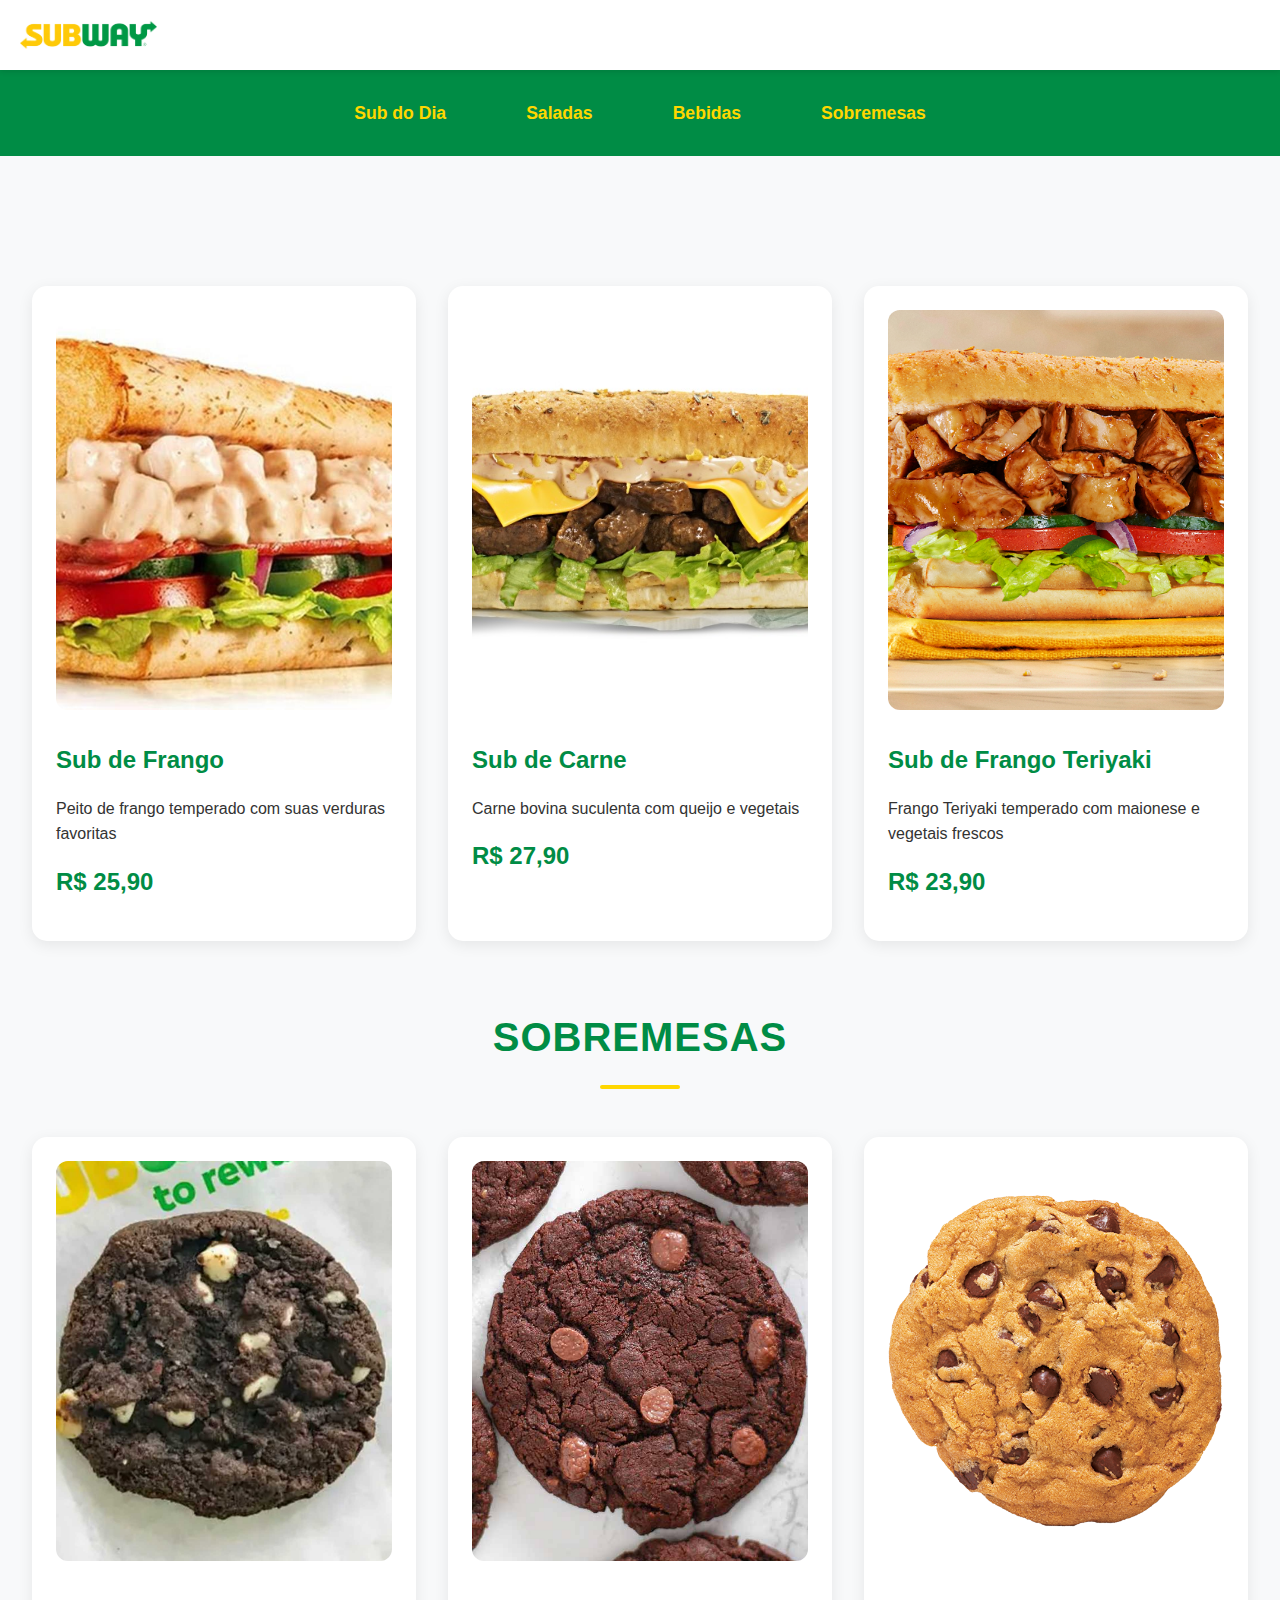
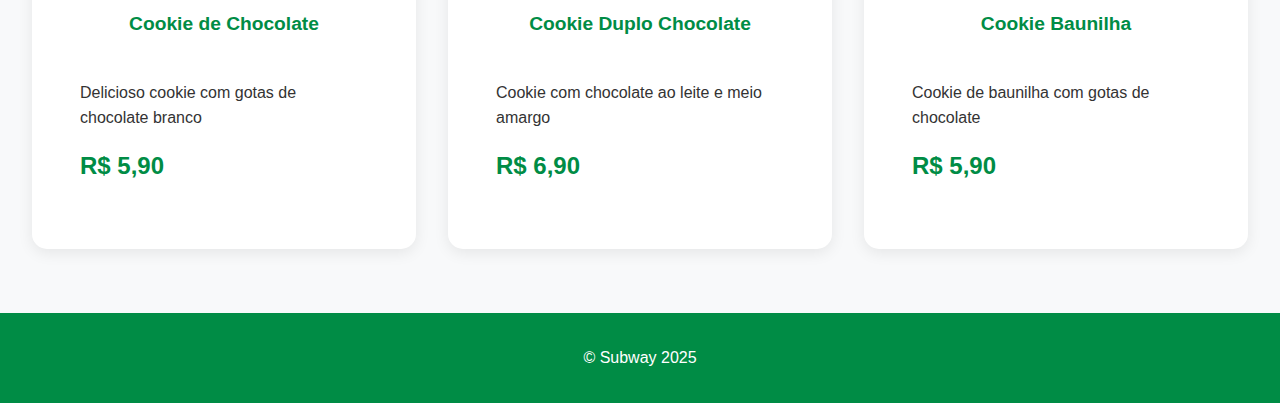
==== index.html @ 0804b8b7 "documentação do código" ====
<!DOCTYPE html>
<html lang="pt-br">
<head>
    <meta charset="UTF-8"> <!-- Define a codificação de caracteres para suportar caracteres especiais -->
    <meta name="viewport" content="width=device-width, initial-scale=1.0"> <!-- Torna a página responsiva em dispositivos móveis -->
    <title>Subway - Cardápio Digital</title> <!-- Define o título da página -->
    <link rel="stylesheet" href="style.css"> <!-- Importa a folha de estilos externa -->
</head>
<body>
    <header role="banner"> <!-- Cabeçalho da página, contém o logo e o botão de menu -->
        <img src="logo subway.png" alt="Logo do Subway - Fresh Food" class="logo"> <!-- Logo da empresa -->
        <button class="menu-toggle" aria-label="Abrir menu"> <!-- Botão para abrir o menu em telas menores -->
            <span class="hamburger"></span>
        </button>
    </header>

    <nav role="navigation" aria-label="Menu principal"> <!-- Barra de navegação principal -->
        <ul>
            <li><a href="#subs" aria-label="Ir para seção Sub do Dia">Sub do Dia</a></li>
            <li><a href="#saladas" aria-label="Ir para seção Saladas">Saladas</a></li>
            <li><a href="#bebidas" aria-label="Ir para seção Bebidas">Bebidas</a></li>
            <li><a href="#sobremesas" aria-label="Ir para seção Sobremesas">Sobremesas</a></li>
        </ul>
    </nav>

    <main role="main"> <!-- Conteúdo principal da página -->
        <section id="subs" aria-labelledby="subs-title"> <!-- Seção dos sanduíches -->
            <section class="menu-grid"> <!-- Grade para organizar os itens do menu -->
                <article class="menu-item"> <!-- Item individual do menu -->
                    <img src="sub frango.jpeg" alt="Sanduíche Sub de Frango com vegetais frescos em pão artesanal"> <!-- Imagem do produto -->
                    <h2>Sub de Frango</h2> <!-- Nome do produto -->
                    <p>Peito de frango temperado com suas verduras favoritas</p> <!-- Descrição do produto -->
                    <p class="preco" aria-label="Preço: 25 reais e 90 centavos">R$ 25,90</p> <!-- Preço do produto -->
                </article>

                <article class="menu-item">
                    <img src="sub carne.jpg" alt="Sanduíche Sub de Carne com queijo derretido e vegetais">
                    <h2>Sub de Carne</h2>
                    <p>Carne bovina suculenta com queijo e vegetais</p>
                    <p class="preco" aria-label="Preço: 27 reais e 90 centavos">R$ 27,90</p>
                </article>

                <article class="menu-item">
                    <img src="frango teriyaki.png" alt="Sanduíche Sub de Frango Teriyaki com molho especial e vegetais">
                    <h2>Sub de Frango Teriyaki</h2>
                    <p>Frango Teriyaki temperado com maionese e vegetais frescos</p>
                    <p class="preco" aria-label="Preço: 23 reais e 90 centavos">R$ 23,90</p>
                </article>
            </section>
        </section>

        <section id="sobremesas" aria-labelledby="sobremesas-title"> <!-- Seção das sobremesas -->
            <h2 id="sobremesas-title" class="section-title">Sobremesas</h2>
            <section class="sobremesas-container"> <!-- Container para os itens de sobremesa -->
                <article class="sobremesa-item"> <!-- Item de sobremesa -->
                    <figure>
                        <img src="cookie.jpg" alt="Cookie com gotas de chocolate branco espalhadas uniformemente"> <!-- Imagem do produto -->
                        <figcaption>Cookie de Chocolate</figcaption> <!-- Legenda da imagem -->
                    </figure>
                    <section class="sobremesa-info"> <!-- Informações da sobremesa -->
                        <p>Delicioso cookie com gotas de chocolate branco</p>
                        <p class="preco" aria-label="Preço: 5 reais e 90 centavos">R$ 5,90</p>
                    </section>
                </article>

                <article class="sobremesa-item">
                    <figure>
                        <img src="cookie chocolate.jpg" alt="Cookie duplo chocolate com textura rica e aparência irresistível">
                        <figcaption>Cookie Duplo Chocolate</figcaption>
                    </figure>
                    <section class="sobremesa-info">
                        <p>Cookie com chocolate ao leite e meio amargo</p>
                        <p class="preco" aria-label="Preço: 6 reais e 90 centavos">R$ 6,90</p>
                    </section>
                </article>

                <article class="sobremesa-item">
                    <figure>
                        <img src="cookie baunilha.png" alt="Cookie de baunilha com gotas de chocolate espalhadas por toda superfície">
                        <figcaption>Cookie Baunilha</figcaption>
                    </figure>
                    <section class="sobremesa-info">
                        <p>Cookie de baunilha com gotas de chocolate</p>
                        <p class="preco" aria-label="Preço: 5 reais e 90 centavos">R$ 5,90</p>
                    </section>
                </article>
            </section>
        </section>
    </main>

    <footer role="contentinfo"> <!-- Rodapé da página -->
        <p>&copy; Subway 2025</p>
    </footer>
    <script src="script.js"></script> <!-- Importa o arquivo de script JavaScript -->
</body>
</html>
---- style.css ----
/* Reset de estilos para garantir consistência entre navegadores */
* {
    margin: 0;
    padding: 0;
    box-sizing: border-box;
}

/* Definições gerais do corpo da página */
body {
    font-family: 'Segoe UI', Tahoma, Geneva, Verdana, sans-serif;
    background-color: #f8f9fa;
    color: #333333;
    line-height: 1.6;
}

/* Estilização do cabeçalho */
header {
    display: flex;
    justify-content: space-between;
    align-items: center;
    padding: 15px 20px;
    background-color: #fff;
    box-shadow: 0 2px 5px rgba(0,0,0,0.1);
    position: relative;
    top: 0;
    left: 0;
    right: 0;
    z-index: 1000;
    height: 70px;
}

/* Tamanho da logo */
.logo {
    height: 40px;
    width: auto;
}

/* Navegação principal */
nav {
    position: relative;
    top: 0px;
    left: 0;
    width: 100%;
    background-color: #008C45;
    z-index: 999;
    transition: all 0.3s ease;
}

/* Estilização da lista de navegação */
nav ul {
    list-style: none;
    display: flex;
    justify-content: center;
    align-items: center;
    padding: 1rem 0;
    margin: 0;
    gap: 2rem;
    max-width: 1200px;
    margin: 0 auto;
}

/* Estilização dos links do menu */
nav a {
    color: #FFD700;
    text-decoration: none;
    font-weight: 600;
    font-size: 1.1rem;
    padding: 0.8rem 1.5rem;
    border-radius: 25px;
    transition: all 0.3s ease;
    display: block;
    position: relative;
}

/* Animação no hover do menu */
nav a::after {
    content: '';
    position: absolute;
    bottom: 0;
    left: 50%;
    transform: translateX(-50%);
    width: 0;
    height: 2px;
    background-color: #FFD700;
    transition: width 0.3s ease;
}

nav a:hover::after {
    width: 70%;
}

nav a:hover {
    background-color: rgba(255, 215, 0, 0.1);
    color: #FFD700;
    transform: translateY(-2px);
}

/* Espaçamento principal */
main {
    margin-top: 130px;
    padding: 20px;
}

/* Título das seções */
.section-title {
    text-align: center;
    margin: 3rem 0;
    color: #008C45;
    font-size: 2.5rem;
    position: relative;
    text-transform: uppercase;
    letter-spacing: 1px;
}

.section-title::after {
    content: '';
    display: block;
    width: 80px;
    height: 4px;
    background-color: #FFD700;
    margin: 1rem auto;
    border-radius: 2px;
}

/* Grid de layout para os itens do menu */
.menu-grid {
    display: grid;
    gap: 2rem;
    margin-bottom: 4rem;
}

/* Estilização dos cards de menu */
article {
    background-color: #ffffff;
    border-radius: 15px;
    padding: 1.5rem;
    box-shadow: 0 4px 15px rgba(0,0,0,0.08);
    transition: all 0.3s ease;
}

article:hover {
    transform: translateY(-8px);
    box-shadow: 0 8px 25px rgba(0,0,0,0.15);
}

/* Imagens dos produtos */
article img {
    width: 100%;
    height: 300px;
    object-fit: cover;
    border-radius: 12px;
    margin-bottom: 1.5rem;
}

article h2 {
    color: #008C45;
    font-size: 1.5rem;
    margin-bottom: 1rem;
}

article p {
    margin-bottom: 1rem;
}

/* Estilização do preço */
.preco {
    color: #008C45;
    font-weight: bold;
    font-size: 1.5rem;
    margin-top: 1rem;
}

.sobremesas-container {
    display: grid;
    gap: 2rem;
}

.sobremesa-item {
    background-color: #ffffff;
    border-radius: 15px;
    overflow: hidden;
    box-shadow: 0 4px 15px rgba(0,0,0,0.08);
    transition: all 0.3s ease;
}

.sobremesa-item:hover {
    transform: translateY(-8px);
    box-shadow: 0 8px 25px rgba(0,0,0,0.15);
}

figure {
    width: 100%;
    margin: 0;
}

figure img {
    width: 100%;
    height: 300px;
    object-fit: cover;
}

figcaption {
    text-align: center;
    padding: 1rem;
    font-weight: 600;
    color: #008C45;
    font-size: 1.2rem;
}

.sobremesa-info {
    padding: 1.5rem;
}

/* Estilos para o rodapé */
footer {
    background-color: #008C45;
    color: #ffffff;
    text-align: center;
    padding: 2rem;
    margin-top: 4rem;
}

/* Responsividade para telas médias */
@media (min-width: 768px) {
    nav ul {
        flex-direction: row;
        justify-content: center;
        gap: 2rem;
    }

    .menu-grid {
        grid-template-columns: repeat(2, 1fr);
    }

    .sobremesas-container {
        grid-template-columns: repeat(2, 1fr);
    }

    article img, figure img {
        height: 350px;
    }
}

/* Responsividade para telas grandes */
@media (min-width: 1024px) {
    .menu-grid {
        grid-template-columns: repeat(3, 1fr);
    }

    .sobremesas-container {
        grid-template-columns: repeat(3, 1fr);
    }

    article img, figure img {
        height: 400px;
    }

    main {
        padding: 0 2rem;
    }
}

@media (min-width: 1440px) {
    main {
        padding: 0 3rem;
    }

    article img, figure img {
        height: 450px;
    }

    .section-title {
        font-size: 3rem;
    }

    article h2 {
        font-size: 1.8rem;
    }

    article p {
        font-size: 1.2rem;
    }
}

/* Estilização do botão de menu mobile */
.menu-toggle {
    display: none;
    background: none;
    border: none;
    cursor: pointer;
    padding: 15px;
    z-index: 1001;
}

/* Estilização do ícone de hambúrguer */
.hamburger {
    display: block;
    width: 24px;
    height: 2px;
    background-color: #008c45;
    position: relative;
    transition: all 0.3s;
}

.hamburger::before,
.hamburger::after {
    content: '';
    position: absolute;
    width: 24px;
    height: 2px;
    background-color: #008c45;
    transition: all 0.3s;
    left: 0;
}

.hamburger::before {
    top: -8px;
}

.hamburger::after {
    bottom: -8px;
}

/* Efeito ao ativar o menu hambúrguer */
.menu-toggle.active .hamburger {
    background-color: transparent;
}

.menu-toggle.active .hamburger::before {
    transform: rotate(45deg);
    top: 0;
}

.menu-toggle.active .hamburger::after {
    transform: rotate(-45deg);
    bottom: 0;
}

.nav-menu {
    display: none;
}

/* Ajustes para navegação mobile */
@media (max-width: 768px) {
    .menu-toggle {
        display: block;
    }

    nav {
        position: fixed;
        top: 70px;
        left: -100%;
        width: 80%;
        height: calc(100vh - 70px);
        background-color: #008C45;
        transition: left 0.3s ease;
        box-shadow: 4px 0 10px rgba(0, 0, 0, 0.1);
    }

    nav.active {
        left: 0;
        display: block;
    }

    nav ul {
        flex-direction: column;
        padding: 2rem 0;
        gap: 1rem;
    }

    nav li {
        width: 90%;
        margin: 0 auto;
    }

    nav a {
        padding: 1rem 2rem;
        border-radius: 8px;
        text-align: center;
        background-color: rgba(255, 215, 0, 0.1);
    }

    nav a:hover {
        background-color: rgba(255, 215, 0, 0.2);
        transform: translateY(0);
    }

    body.menu-open::after {
        content: '';
        position: fixed;
        top: 0;
        left: 0;
        width: 100%;
        height: 100%;
        background-color: rgba(0, 0, 0, 0.5);
        z-index: 998;
    }

    main {
        margin-top: 70px;
    }
}

@media (min-width: 769px) {
    .menu-toggle {
        display: none;
    }

    nav {
        display: block !important;
    }

    nav ul {
        flex-direction: row;
    }

    nav li {
        border: none;
    }
}
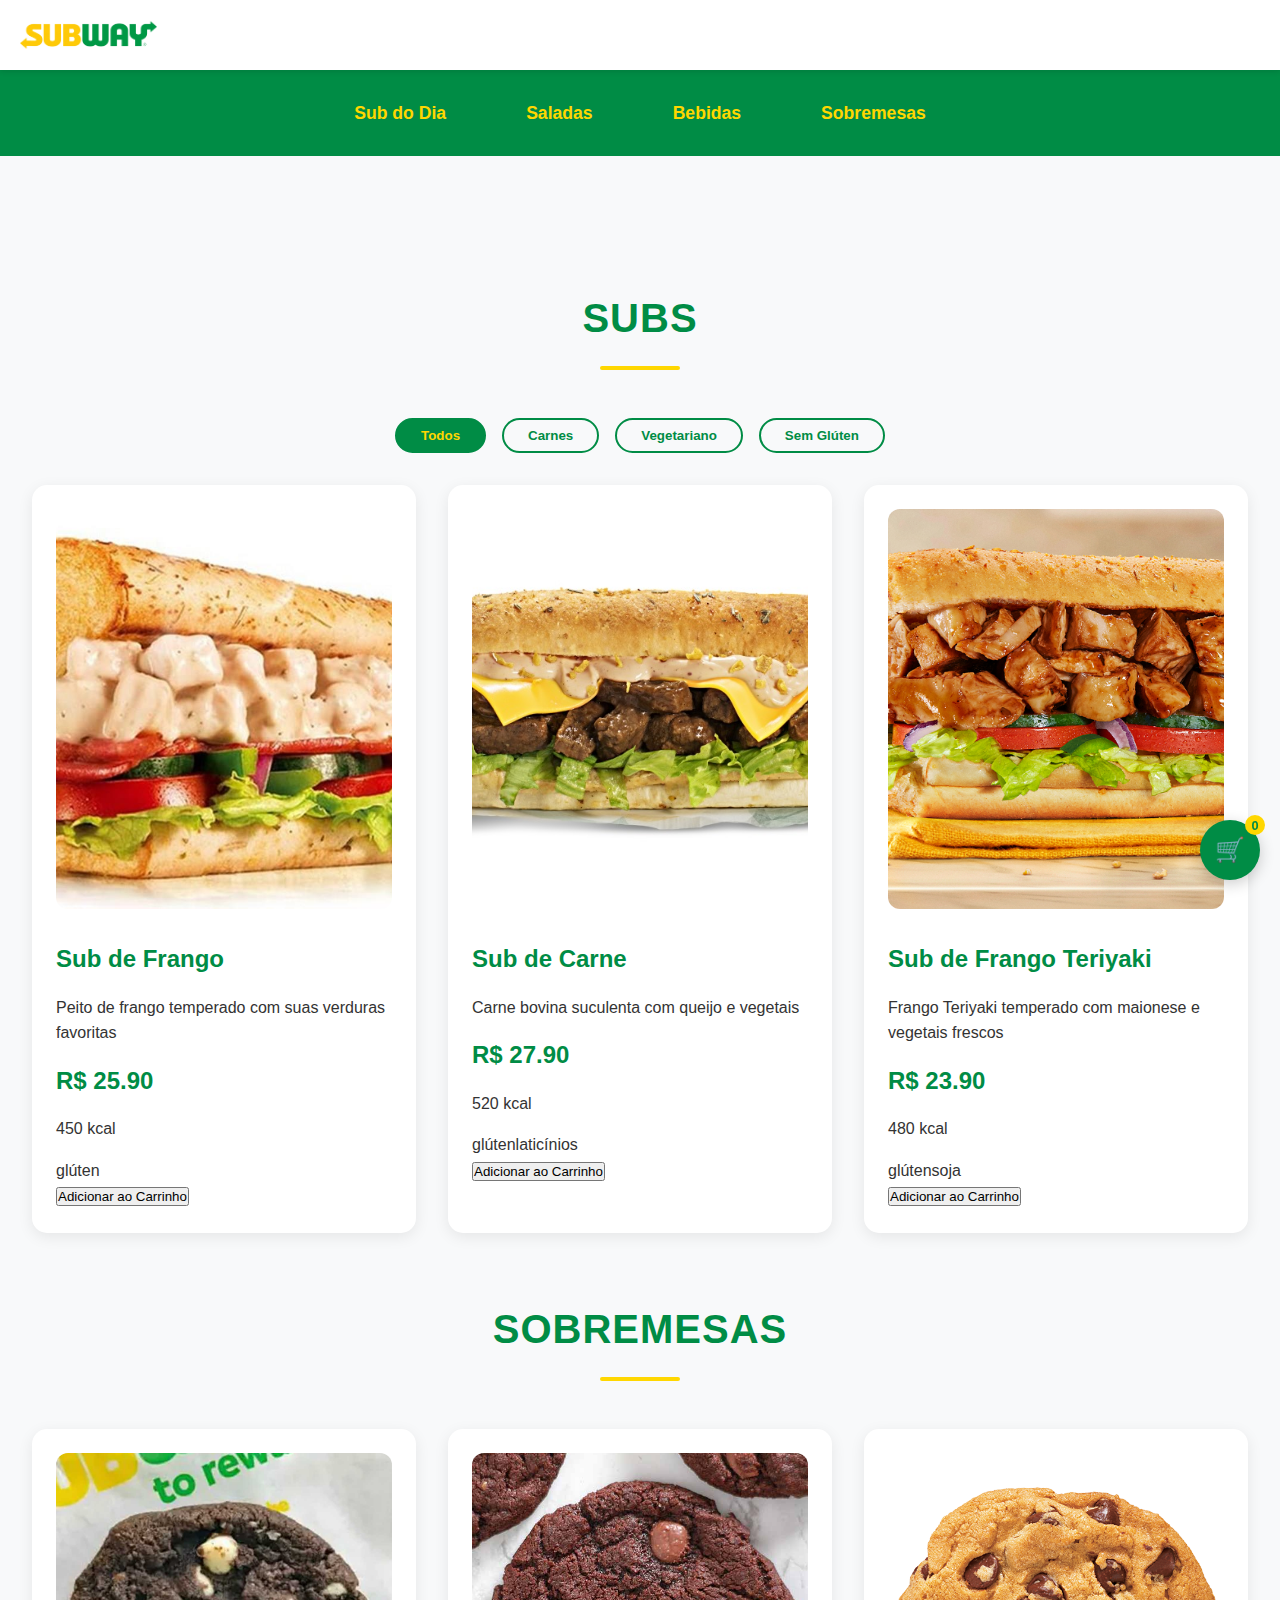
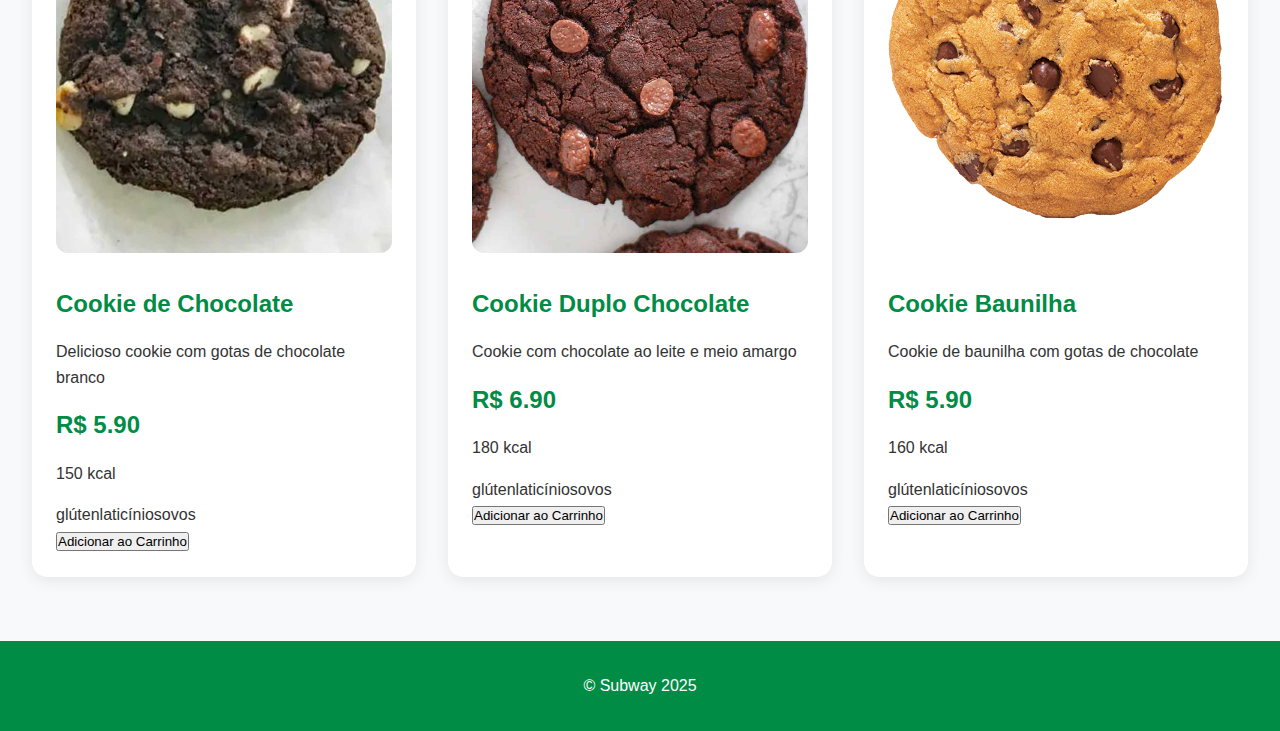
==== commit 9cd9ca28: "deixando o código mais acessível" ====
--- a/index.html
+++ b/index.html
@@ -9,88 +9,59 @@
 <body>
     <header role="banner"> <!-- Cabeçalho da página, contém o logo e o botão de menu -->
         <img src="logo subway.png" alt="Logo do Subway - Fresh Food" class="logo"> <!-- Logo da empresa -->
-        <button class="menu-toggle" aria-label="Abrir menu"> <!-- Botão para abrir o menu em telas menores -->
-            <span class="hamburger"></span>
+        <button class="menu-toggle" aria-label="Abrir menu" aria-expanded="false" aria-controls="menu-principal">
+            <span class="hamburger" aria-hidden="true"></span>
         </button>
     </header>
 
-    <nav role="navigation" aria-label="Menu principal"> <!-- Barra de navegação principal -->
-        <ul>
-            <li><a href="#subs" aria-label="Ir para seção Sub do Dia">Sub do Dia</a></li>
-            <li><a href="#saladas" aria-label="Ir para seção Saladas">Saladas</a></li>
-            <li><a href="#bebidas" aria-label="Ir para seção Bebidas">Bebidas</a></li>
-            <li><a href="#sobremesas" aria-label="Ir para seção Sobremesas">Sobremesas</a></li>
+    <nav id="menu-principal" role="navigation" aria-label="Menu principal"> <!-- Barra de navegação principal -->
+        <ul role="menu">
+            <li role="none"><a href="#subs" role="menuitem" aria-label="Ir para seção Sub do Dia">Sub do Dia</a></li>
+            <li role="none"><a href="#saladas" role="menuitem" aria-label="Ir para seção Saladas">Saladas</a></li>
+            <li role="none"><a href="#bebidas" role="menuitem" aria-label="Ir para seção Bebidas">Bebidas</a></li>
+            <li role="none"><a href="#sobremesas" role="menuitem" aria-label="Ir para seção Sobremesas">Sobremesas</a></li>
         </ul>
     </nav>
 
     <main role="main"> <!-- Conteúdo principal da página -->
         <section id="subs" aria-labelledby="subs-title"> <!-- Seção dos sanduíches -->
-            <section class="menu-grid"> <!-- Grade para organizar os itens do menu -->
-                <article class="menu-item"> <!-- Item individual do menu -->
-                    <img src="sub frango.jpeg" alt="Sanduíche Sub de Frango com vegetais frescos em pão artesanal"> <!-- Imagem do produto -->
-                    <h2>Sub de Frango</h2> <!-- Nome do produto -->
-                    <p>Peito de frango temperado com suas verduras favoritas</p> <!-- Descrição do produto -->
-                    <p class="preco" aria-label="Preço: 25 reais e 90 centavos">R$ 25,90</p> <!-- Preço do produto -->
-                </article>
-
-                <article class="menu-item">
-                    <img src="sub carne.jpg" alt="Sanduíche Sub de Carne com queijo derretido e vegetais">
-                    <h2>Sub de Carne</h2>
-                    <p>Carne bovina suculenta com queijo e vegetais</p>
-                    <p class="preco" aria-label="Preço: 27 reais e 90 centavos">R$ 27,90</p>
-                </article>
-
-                <article class="menu-item">
-                    <img src="frango teriyaki.png" alt="Sanduíche Sub de Frango Teriyaki com molho especial e vegetais">
-                    <h2>Sub de Frango Teriyaki</h2>
-                    <p>Frango Teriyaki temperado com maionese e vegetais frescos</p>
-                    <p class="preco" aria-label="Preço: 23 reais e 90 centavos">R$ 23,90</p>
-                </article>
-            </section>
+            <h2 id="subs-title" class="section-title">Subs</h2>
+            <div class="filtros" role="group" aria-label="Filtros de produtos">
+                <button class="filtro-btn" data-categoria="todos" aria-pressed="true">Todos</button>
+                <button class="filtro-btn" data-categoria="carne">Carnes</button>
+                <button class="filtro-btn" data-categoria="vegetariano">Vegetariano</button>
+                <button class="filtro-btn" data-categoria="sem-gluten">Sem Glúten</button>
+            </div>
+            <div class="menu-grid" id="subs-container" role="grid">
+                <!-- Subs serão inseridos aqui via JavaScript -->
+            </div>
         </section>
 
         <section id="sobremesas" aria-labelledby="sobremesas-title"> <!-- Seção das sobremesas -->
             <h2 id="sobremesas-title" class="section-title">Sobremesas</h2>
-            <section class="sobremesas-container"> <!-- Container para os itens de sobremesa -->
-                <article class="sobremesa-item"> <!-- Item de sobremesa -->
-                    <figure>
-                        <img src="cookie.jpg" alt="Cookie com gotas de chocolate branco espalhadas uniformemente"> <!-- Imagem do produto -->
-                        <figcaption>Cookie de Chocolate</figcaption> <!-- Legenda da imagem -->
-                    </figure>
-                    <section class="sobremesa-info"> <!-- Informações da sobremesa -->
-                        <p>Delicioso cookie com gotas de chocolate branco</p>
-                        <p class="preco" aria-label="Preço: 5 reais e 90 centavos">R$ 5,90</p>
-                    </section>
-                </article>
-
-                <article class="sobremesa-item">
-                    <figure>
-                        <img src="cookie chocolate.jpg" alt="Cookie duplo chocolate com textura rica e aparência irresistível">
-                        <figcaption>Cookie Duplo Chocolate</figcaption>
-                    </figure>
-                    <section class="sobremesa-info">
-                        <p>Cookie com chocolate ao leite e meio amargo</p>
-                        <p class="preco" aria-label="Preço: 6 reais e 90 centavos">R$ 6,90</p>
-                    </section>
-                </article>
-
-                <article class="sobremesa-item">
-                    <figure>
-                        <img src="cookie baunilha.png" alt="Cookie de baunilha com gotas de chocolate espalhadas por toda superfície">
-                        <figcaption>Cookie Baunilha</figcaption>
-                    </figure>
-                    <section class="sobremesa-info">
-                        <p>Cookie de baunilha com gotas de chocolate</p>
-                        <p class="preco" aria-label="Preço: 5 reais e 90 centavos">R$ 5,90</p>
-                    </section>
-                </article>
-            </section>
+            <div class="sobremesas-container" id="sobremesas-container" role="grid">
+                <!-- Sobremesas serão inseridas aqui via JavaScript -->
+            </div>
         </section>
     </main>
+
+    <div id="carrinho" class="carrinho" role="region" aria-label="Carrinho de compras">
+        <button class="carrinho-btn" aria-label="Abrir carrinho">
+            <span class="carrinho-icon" aria-hidden="true">🛒</span>
+            <span class="carrinho-contador" aria-live="polite">0</span>
+        </button>
+        <div class="carrinho-conteudo" aria-hidden="true">
+            <h3>Carrinho</h3>
+            <div class="carrinho-items"></div>
+            <div class="carrinho-total"></div>
+            <button class="fechar-carrinho" aria-label="Fechar carrinho">Fechar</button>
+        </div>
+    </div>
 
     <footer role="contentinfo"> <!-- Rodapé da página -->
         <p>&copy; Subway 2025</p>
     </footer>
+    <script src="data.js"></script>
     <script src="script.js"></script> <!-- Importa o arquivo de script JavaScript -->
 </body>
 </html>
--- a/style.css
+++ b/style.css
@@ -344,17 +344,27 @@
 @media (max-width: 768px) {
     .menu-toggle {
         display: block;
+        padding: 10px;
+        min-width: 44px;
+        min-height: 44px;
+        display: flex;
+        align-items: center;
+        justify-content: center;
     }
 
     nav {
         position: fixed;
         top: 70px;
         left: -100%;
-        width: 80%;
+        width: 85%;
+        max-width: 300px;
         height: calc(100vh - 70px);
         background-color: #008C45;
         transition: left 0.3s ease;
         box-shadow: 4px 0 10px rgba(0, 0, 0, 0.1);
+        overflow-y: auto;
+        -webkit-overflow-scrolling: touch;
+        padding: 1rem 0;
     }
 
     nav.active {
@@ -364,25 +374,35 @@
 
     nav ul {
         flex-direction: column;
-        padding: 2rem 0;
-        gap: 1rem;
+        padding: 0;
+        gap: 0.5rem;
     }
 
     nav li {
-        width: 90%;
-        margin: 0 auto;
+        width: 100%;
+        margin: 0;
     }
 
     nav a {
-        padding: 1rem 2rem;
-        border-radius: 8px;
-        text-align: center;
+        padding: 1rem 1.5rem;
+        border-radius: 0;
+        text-align: left;
         background-color: rgba(255, 215, 0, 0.1);
+        display: flex;
+        align-items: center;
+        min-height: 44px;
+        transition: all 0.2s ease;
+    }
+
+    nav a:focus {
+        outline: 2px solid #FFD700;
+        outline-offset: -2px;
+        background-color: rgba(255, 215, 0, 0.2);
     }
 
     nav a:hover {
         background-color: rgba(255, 215, 0, 0.2);
-        transform: translateY(0);
+        transform: translateX(5px);
     }
 
     body.menu-open::after {
@@ -394,6 +414,93 @@
         height: 100%;
         background-color: rgba(0, 0, 0, 0.5);
         z-index: 998;
+        opacity: 0;
+        transition: opacity 0.3s ease;
+    }
+
+    body.menu-open::after {
+        opacity: 1;
+    }
+
+    /* Melhorias na acessibilidade dos itens do menu */
+    .menu-item {
+        position: relative;
+    }
+
+    .menu-item:focus-within {
+        outline: 2px solid #008C45;
+        outline-offset: 4px;
+    }
+
+    .adicionar-carrinho {
+        width: 100%;
+        padding: 0.8rem;
+        background-color: #008C45;
+        color: #FFD700;
+        border: none;
+        border-radius: 8px;
+        font-weight: 600;
+        cursor: pointer;
+        transition: all 0.3s ease;
+        min-height: 44px;
+    }
+
+    .adicionar-carrinho:focus {
+        outline: 2px solid #FFD700;
+        outline-offset: 2px;
+    }
+
+    .adicionar-carrinho:hover {
+        background-color: #006633;
+        transform: translateY(-2px);
+    }
+
+    .alergeno-tag {
+        display: inline-block;
+        padding: 0.3rem 0.8rem;
+        background-color: #f0f0f0;
+        border-radius: 15px;
+        font-size: 0.9rem;
+        margin: 0.2rem;
+        color: #666;
+    }
+
+    /* Melhorias no carrinho */
+    .carrinho-btn {
+        min-width: 44px;
+        min-height: 44px;
+    }
+
+    .carrinho-btn:focus {
+        outline: 2px solid #FFD700;
+        outline-offset: 2px;
+    }
+
+    .carrinho-conteudo {
+        padding: 1.5rem;
+    }
+
+    .carrinho-item {
+        padding: 1rem;
+        border-bottom: 1px solid #f0f0f0;
+        display: flex;
+        justify-content: space-between;
+        align-items: center;
+    }
+
+    .remover-item {
+        padding: 0.5rem 1rem;
+        background-color: #ff4444;
+        color: white;
+        border: none;
+        border-radius: 4px;
+        cursor: pointer;
+        min-height: 36px;
+    }
+
+    .remover-item:focus {
+        outline: 2px solid #cc0000;
+        outline-offset: 2px;
     }
 
     main {
@@ -418,3 +525,155 @@
         border: none;
     }
 }
+
+/* Estilos para os filtros */
+.filtros {
+    display: flex;
+    gap: 1rem;
+    margin: 2rem auto;
+    justify-content: center;
+    flex-wrap: wrap;
+    max-width: 800px;
+}
+
+.filtro-btn {
+    padding: 0.5rem 1.5rem;
+    border: 2px solid #008C45;
+    border-radius: 25px;
+    background: none;
+    color: #008C45;
+    font-weight: 600;
+    cursor: pointer;
+    transition: all 0.3s ease;
+}
+
+.filtro-btn:hover,
+.filtro-btn[aria-pressed="true"] {
+    background-color: #008C45;
+    color: #FFD700;
+}
+
+/* Estilos para o carrinho */
+.carrinho {
+    position: fixed;
+    bottom: 20px;
+    right: 20px;
+    z-index: 1000;
+}
+
+.carrinho-btn {
+    width: 60px;
+    height: 60px;
+    border-radius: 50%;
+    background-color: #008C45;
+    border: none;
+    color: #FFD700;
+    font-size: 1.5rem;
+    cursor: pointer;
+    display: flex;
+    align-items: center;
+    justify-content: center;
+    position: relative;
+    box-shadow: 0 4px 15px rgba(0,0,0,0.2);
+    transition: transform 0.3s ease;
+}
+
+.carrinho-btn:hover {
+    transform: scale(1.1);
+}
+
+.carrinho-contador {
+    position: absolute;
+    top: -5px;
+    right: -5px;
+    background-color: #FFD700;
+    color: #008C45;
+    font-size: 0.8rem;
+    font-weight: bold;
+    width: 20px;
+    height: 20px;
+    border-radius: 50%;
+    display: flex;
+    align-items: center;
+    justify-content: center;
+}
+
+.carrinho-conteudo {
+    position: fixed;
+    top: 0;
+    right: -100%;
+    width: 90%;
+    max-width: 400px;
+    height: 100vh;
+    background-color: #fff;
+    box-shadow: -2px 0 10px rgba(0,0,0,0.1);
+    padding: 2rem;
+    transition: right 0.3s ease;
+    display: flex;
+    flex-direction: column;
+}
+
+.carrinho-conteudo.active {
+    right: 0;
+}
+
+.carrinho-items {
+    flex: 1;
+    overflow-y: auto;
+    margin: 1rem 0;
+}
+
+.carrinho-total {
+    font-size: 1.2rem;
+    font-weight: bold;
+    color: #008C45;
+    margin: 1rem 0;
+    padding-top: 1rem;
+    border-top: 2px solid #f0f0f0;
+}
+
+.fechar-carrinho {
+    padding: 0.8rem;
+    background-color: #008C45;
+    color: #FFD700;
+    border: none;
+    border-radius: 8px;
+    cursor: pointer;
+    font-weight: 600;
+    transition: background-color 0.3s ease;
+}
+
+.fechar-carrinho:hover {
+    background-color: #006633;
+}
+
+/* Animações */
+@keyframes fadeIn {
+    from { opacity: 0; transform: translateY(20px); }
+    to { opacity: 1; transform: translateY(0); }
+}
+
+.menu-item, .sobremesa-item {
+    animation: fadeIn 0.5s ease forwards;
+}
+
+/* Lazy loading de imagens */
+.lazy-image {
+    opacity: 0;
+    transition: opacity 0.3s ease;
+}
+
+.lazy-image.loaded {
+    opacity: 1;
+}
+
+/* Responsividade para o carrinho */
+@media (max-width: 768px) {
+    .carrinho-conteudo {
+        width: 100%;
+    }
+    
+    .filtros {
+        padding: 0 1rem;
+    }
+}
